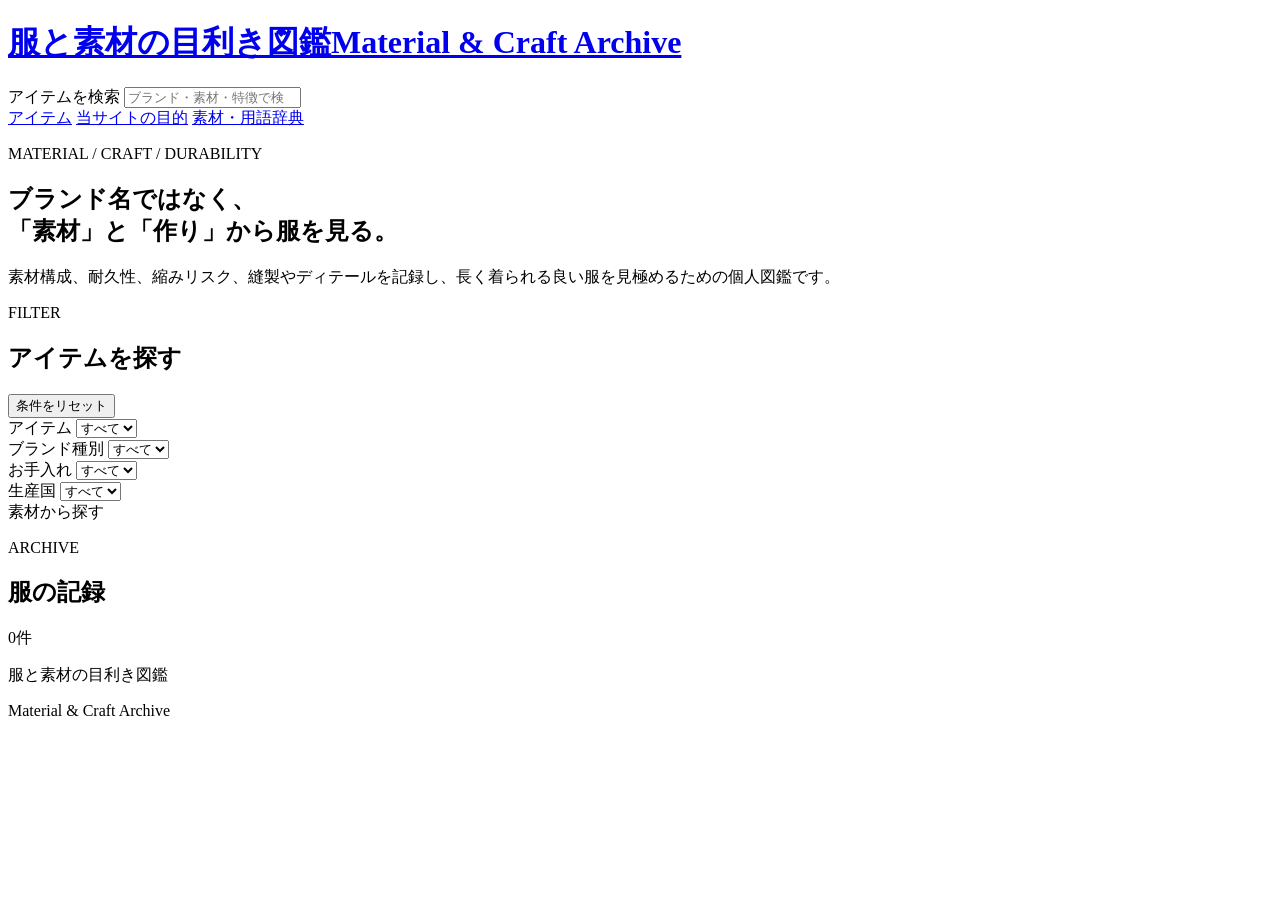
==== index.html @ ae759d9e "Initial site upload" ====
<!DOCTYPE html>
<html lang="ja">
<head>
  <meta charset="UTF-8">
  <meta name="viewport" content="width=device-width, initial-scale=1.0">
  <meta name="description" content="素材・耐久性・縫製・ディテールから本当に良い服を見極めるための服と素材の目利き図鑑。">
  <title>服と素材の目利き図鑑 | Material & Craft Archive</title>
  <link rel="stylesheet" href="style.css">
</head>
<body>
  <header class="header">
    <div class="header-inner">
      <h1 class="logo"><a href="index.html">服と素材の目利き図鑑<span>Material & Craft Archive</span></a></h1>
      <div class="search-box">
        <label class="visually-hidden" for="searchInput">アイテムを検索</label>
        <input type="search" id="searchInput" placeholder="ブランド・素材・特徴で検索..." autocomplete="off">
      </div>
    </div>
  </header>

  <nav class="global-nav" aria-label="メインナビゲーション">
    <div class="global-nav-inner">
      <a href="index.html" class="active">アイテム</a>
      <a href="about.html">当サイトの目的</a>
      <a href="dictionary.html">素材・用語辞典</a>
    </div>
  </nav>

  <main class="main-container">
    <section class="hero-section">
      <p class="hero-label">MATERIAL / CRAFT / DURABILITY</p>
      <h2>ブランド名ではなく、<br>「素材」と「作り」から服を見る。</h2>
      <p>素材構成、耐久性、縮みリスク、縫製やディテールを記録し、長く着られる良い服を見極めるための個人図鑑です。</p>
    </section>

    <section class="filter-panel">
      <div class="filter-header">
        <div>
          <p class="section-label">FILTER</p>
          <h2>アイテムを探す</h2>
        </div>
        <button type="button" id="resetFilters" class="reset-btn">条件をリセット</button>
      </div>

      <div class="filter-grid">
        <div class="filter-group">
          <label for="categoryFilter">アイテム</label>
          <select id="categoryFilter"><option value="all">すべて</option></select>
        </div>
        <div class="filter-group">
          <label for="brandTypeFilter">ブランド種別</label>
          <select id="brandTypeFilter"><option value="all">すべて</option></select>
        </div>
        <div class="filter-group">
          <label for="careFilter">お手入れ</label>
          <select id="careFilter"><option value="all">すべて</option></select>
        </div>
        <div class="filter-group">
          <label for="countryFilter">生産国</label>
          <select id="countryFilter"><option value="all">すべて</option></select>
        </div>
      </div>

      <div class="material-filter">
        <span class="filter-title">素材から探す</span>
        <div id="materialButtons" class="material-buttons"></div>
      </div>
    </section>

    <section class="result-area">
      <div class="result-header">
        <div>
          <p class="section-label">ARCHIVE</p>
          <h2>服の記録</h2>
        </div>
        <p id="resultCount">0件</p>
      </div>

      <div class="grid-container" id="itemGrid"></div>

      <div id="emptyMessage" class="empty-message" hidden>
        <h2>該当するアイテムがありません</h2>
        <p>検索ワードや絞り込み条件を変更してみてください。</p>
      </div>
    </section>
  </main>

  <footer class="footer">
    <div class="footer-inner">
      <p>服と素材の目利き図鑑</p>
      <span>Material & Craft Archive</span>
    </div>
  </footer>

  <script src="data.js"></script>
  <script src="script.js"></script>
</body>
</html>
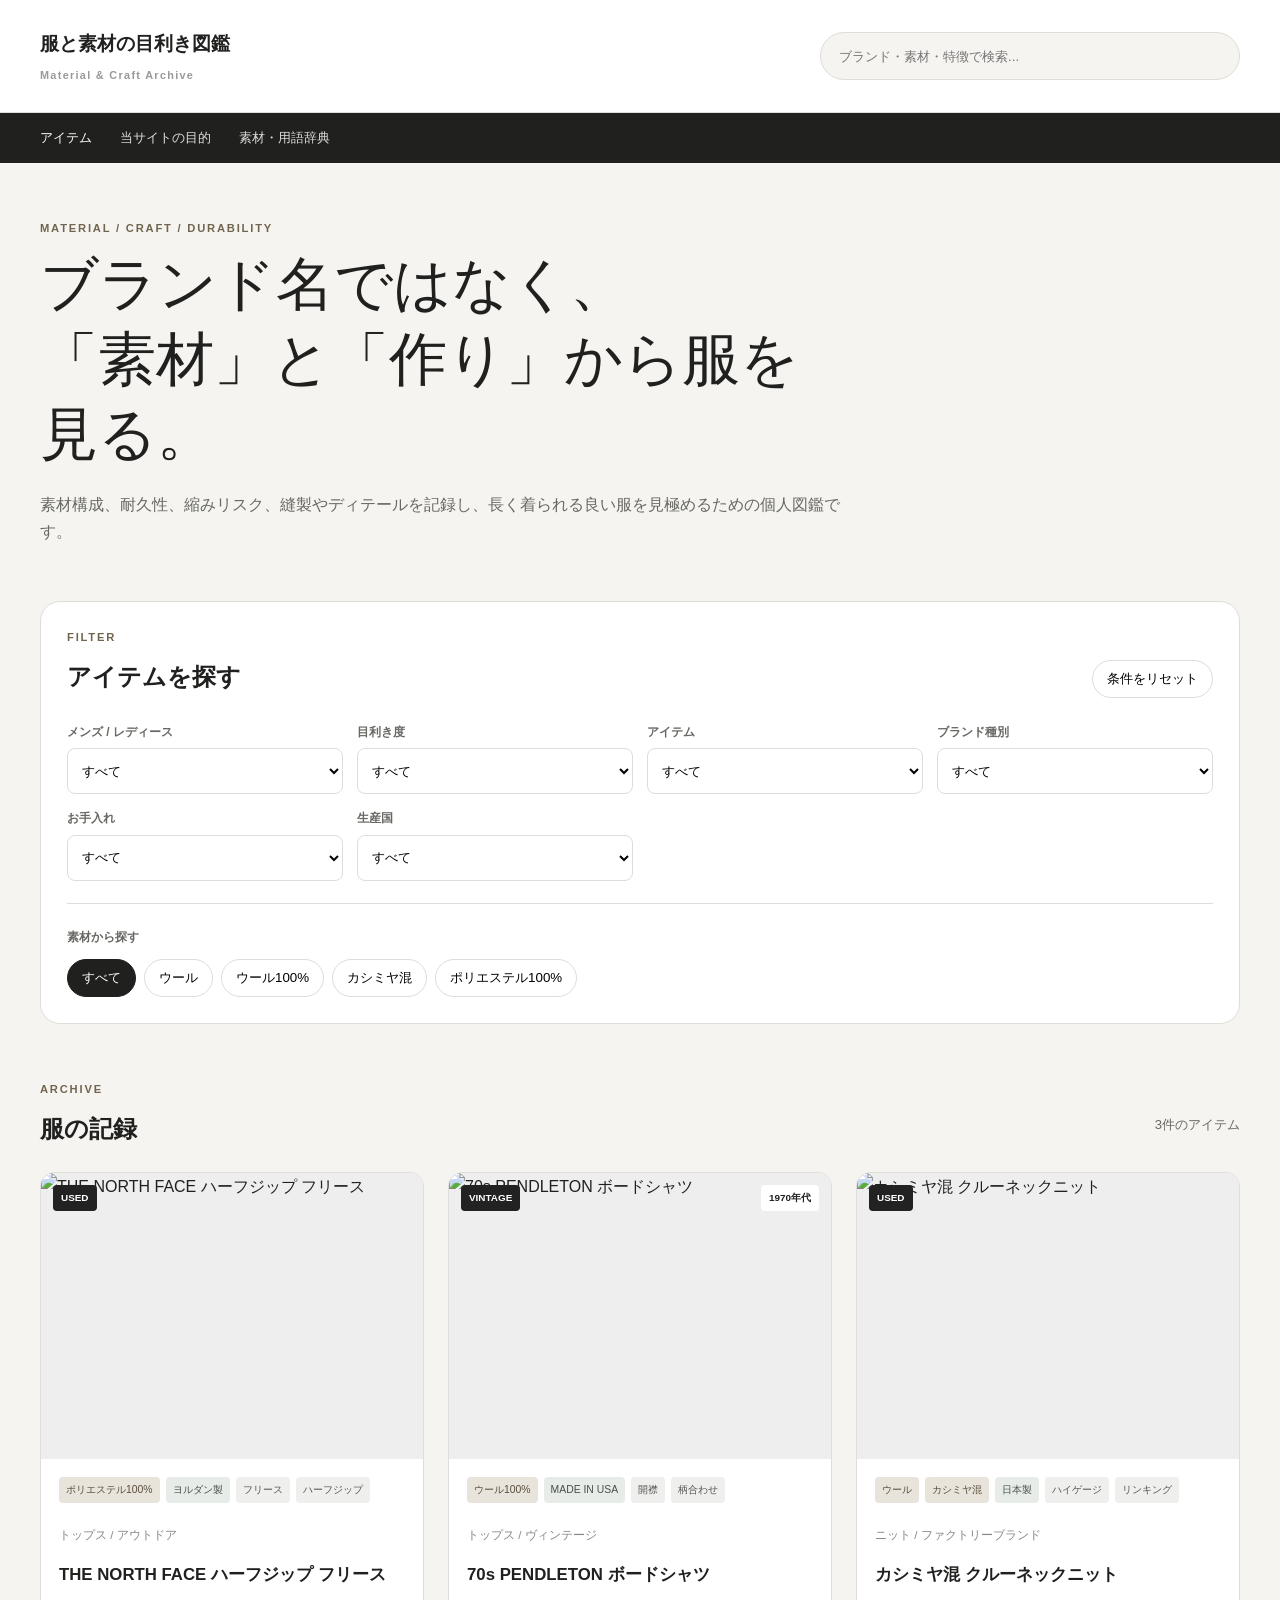
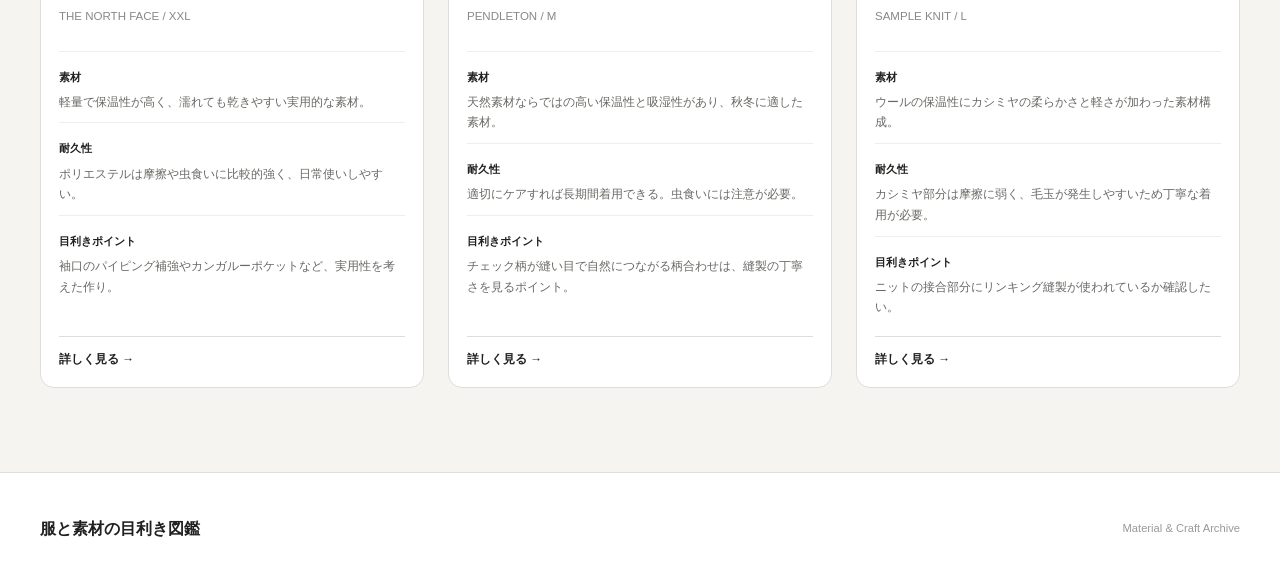
==== commit 3c5a7e7a: "Add gender and mekiki filters" ====
--- a/index.html
+++ b/index.html
@@ -44,17 +44,42 @@
 
       <div class="filter-grid">
         <div class="filter-group">
+          <label for="genderFilter">メンズ / レディース</label>
+          <select id="genderFilter">
+            <option value="all">すべて</option>
+            <option value="メンズ">メンズ</option>
+            <option value="レディース">レディース</option>
+            <option value="ユニセックス">ユニセックス</option>
+          </select>
+        </div>
+
+        <div class="filter-group">
+          <label for="mekikiFilter">目利き度</label>
+          <select id="mekikiFilter">
+            <option value="all">すべて</option>
+            <option value="5">★★★★★</option>
+            <option value="4">★★★★☆</option>
+            <option value="3">★★★☆☆</option>
+            <option value="2">★★☆☆☆</option>
+            <option value="1">★☆☆☆☆</option>
+          </select>
+        </div>
+
+        <div class="filter-group">
           <label for="categoryFilter">アイテム</label>
           <select id="categoryFilter"><option value="all">すべて</option></select>
         </div>
+
         <div class="filter-group">
           <label for="brandTypeFilter">ブランド種別</label>
           <select id="brandTypeFilter"><option value="all">すべて</option></select>
         </div>
+
         <div class="filter-group">
           <label for="careFilter">お手入れ</label>
           <select id="careFilter"><option value="all">すべて</option></select>
         </div>
+
         <div class="filter-group">
           <label for="countryFilter">生産国</label>
           <select id="countryFilter"><option value="all">すべて</option></select>
@@ -95,4 +120,4 @@
   <script src="data.js"></script>
   <script src="script.js"></script>
 </body>
-</html>
+</html>
--- a/style.css
+++ b/style.css
@@ -0,0 +1 @@
+*{box-sizing:border-box}:root{--bg:#f5f4f0;--surface:#fff;--text:#20211f;--sub:#686964;--border:#deddd7;--dark:#20211f;--accent:#71654f;--max:1200px}body{margin:0;background:var(--bg);color:var(--text);font-family:-apple-system,BlinkMacSystemFont,"Hiragino Sans","Yu Gothic",sans-serif;line-height:1.7}img{max-width:100%;display:block}a{color:inherit}.header{background:#fff;border-bottom:1px solid var(--border)}.header-inner,.global-nav-inner,.main-container,.footer-inner{width:min(var(--max),calc(100% - 48px));margin:auto}.header-inner{min-height:112px;display:flex;align-items:center;justify-content:space-between;gap:32px}.logo{margin:0;font-size:1.2rem}.logo a{text-decoration:none;display:flex;flex-direction:column;gap:5px}.logo span{font-size:.68rem;color:#999;letter-spacing:.12em}.search-box{width:min(420px,45%)}.search-box input{width:100%;height:48px;border:1px solid var(--border);border-radius:999px;padding:0 18px;background:var(--bg)}.visually-hidden{position:absolute;width:1px;height:1px;overflow:hidden;clip:rect(0,0,0,0)}.global-nav{background:var(--dark)}.global-nav-inner{min-height:50px;display:flex;align-items:center;gap:28px;overflow-x:auto}.global-nav a{color:#ddd;text-decoration:none;font-size:.84rem;white-space:nowrap}.global-nav a.active,.global-nav a:hover{color:#fff}.main-container{padding:56px 0 84px}.hero-section{max-width:800px;margin-bottom:56px}.hero-label,.section-label{margin:0 0 10px;color:var(--accent);font-size:.7rem;font-weight:700;letter-spacing:.16em}.hero-section h2,.page-heading h2{font-family:Georgia,"Yu Mincho",serif;font-weight:500}.hero-section h2{font-size:clamp(2rem,4.5vw,4rem);line-height:1.3;margin:0 0 18px}.hero-section p:last-child,.page-heading p{color:var(--sub)}.filter-panel,.page-card,.dictionary-card,.detail-article{background:var(--surface);border:1px solid var(--border);border-radius:20px}.filter-panel{padding:26px;margin-bottom:56px}.filter-header,.result-header{display:flex;justify-content:space-between;align-items:end;gap:18px}.filter-header{margin-bottom:24px}.filter-header h2,.result-header h2{margin:0}.reset-btn,.tag-btn{border:1px solid var(--border);background:#fff;border-radius:999px;padding:9px 14px;cursor:pointer}.tag-btn.active,.reset-btn:hover{background:var(--dark);color:#fff;border-color:var(--dark)}.filter-grid{display:grid;grid-template-columns:repeat(4,1fr);gap:14px;margin-bottom:22px}.filter-group{display:flex;flex-direction:column;gap:6px}.filter-group label,.filter-title{font-size:.75rem;font-weight:700;color:var(--sub)}.filter-group select{height:46px;border:1px solid var(--border);border-radius:8px;padding:0 10px;background:#fff}.material-filter{border-top:1px solid var(--border);padding-top:18px}.material-buttons{display:flex;flex-wrap:wrap;gap:8px;margin-top:10px}.result-header{margin-bottom:22px}#resultCount{color:var(--sub);font-size:.82rem}.grid-container{display:grid;grid-template-columns:repeat(3,1fr);gap:24px}.card{overflow:hidden;background:#fff;border:1px solid var(--border);border-radius:14px;transition:.25s}.card:hover{transform:translateY(-4px);box-shadow:0 10px 30px rgba(0,0,0,.07)}.card-link{text-decoration:none;display:flex;flex-direction:column;height:100%}.card-image-wrap{position:relative;aspect-ratio:4/3;background:#eee;overflow:hidden}.card-img{width:100%;height:100%;object-fit:cover}.badge,.card-era{position:absolute;top:12px;z-index:2;padding:5px 8px;border-radius:4px;font-size:.62rem;font-weight:700}.badge{left:12px;background:#222;color:#fff}.card-era{right:12px;background:#fff}.card-content{padding:18px;display:flex;flex-direction:column;flex:1}.card-tags,.detail-tags{display:flex;gap:6px;flex-wrap:wrap;margin-bottom:12px}.tag{font-size:.65rem;padding:4px 7px;border-radius:4px;background:#efefed;color:#555}.tag-material{background:#e8e4db;color:#594e3c}.tag-country{background:#e8ece8;color:#455149}.card-category,.card-brand{color:#888;font-size:.72rem}.card-title{margin:4px 0 6px;font-size:1.05rem}.card-details{display:flex;flex-direction:column;gap:10px;margin:12px 0 18px}.detail-item{border-top:1px solid #eee;padding-top:10px}.detail-item strong{font-size:.7rem}.detail-item p{margin:3px 0 0;color:var(--sub);font-size:.76rem}.card-more{margin-top:auto;border-top:1px solid var(--border);padding-top:12px;font-size:.75rem;font-weight:700}.page-heading{max-width:760px;margin-bottom:30px}.page-heading h2{font-size:clamp(2rem,4vw,3.2rem);margin:0 0 10px}.page-card{max-width:900px;padding:32px}.dictionary-grid{display:grid;grid-template-columns:repeat(3,1fr);gap:20px}.dictionary-card{padding:22px}.dictionary-card p{color:var(--sub);font-size:.88rem}.back-link{margin-top:28px}.detail-layout{display:grid;grid-template-columns:1fr 1.15fr;gap:28px}.detail-image-box{overflow:hidden;border-radius:20px;border:1px solid var(--border);background:#eee}.detail-image-box img{width:100%;aspect-ratio:1/1;object-fit:cover}.detail-article{padding:30px}.detail-article h1{font-family:Georgia,"Yu Mincho",serif;font-weight:500;margin:0 0 8px}.detail-meta{color:var(--sub)}.detail-section{border-top:1px solid var(--border);padding-top:20px;margin-top:20px}.detail-list{padding-left:1.2em}.detail-list li{margin-bottom:10px;color:var(--sub)}.footer{background:#fff;border-top:1px solid var(--border)}.footer-inner{min-height:110px;display:flex;justify-content:space-between;align-items:center;gap:16px}.footer p{font-weight:700}.footer span{font-size:.7rem;color:#999}.empty-message{text-align:center;padding:70px 20px}@media(max-width:960px){.filter-grid,.grid-container,.dictionary-grid{grid-template-columns:repeat(2,1fr)}.detail-layout{grid-template-columns:1fr}}@media(max-width:640px){.header-inner,.global-nav-inner,.main-container,.footer-inner{width:calc(100% - 28px)}.header-inner{padding:20px 0;min-height:auto;flex-direction:column;align-items:stretch}.search-box{width:100%}.search-box input{font-size:16px}.main-container{padding:38px 0 60px}.filter-panel{padding:18px 14px}.filter-header{align-items:start;flex-direction:column}.reset-btn{width:100%}.filter-grid,.grid-container,.dictionary-grid{grid-template-columns:1fr}.filter-group select{font-size:16px}.hero-section h2{font-size:2rem}.page-card,.dictionary-card,.detail-article{padding:18px}.footer-inner{flex-direction:column;align-items:flex-start;justify-content:center}}
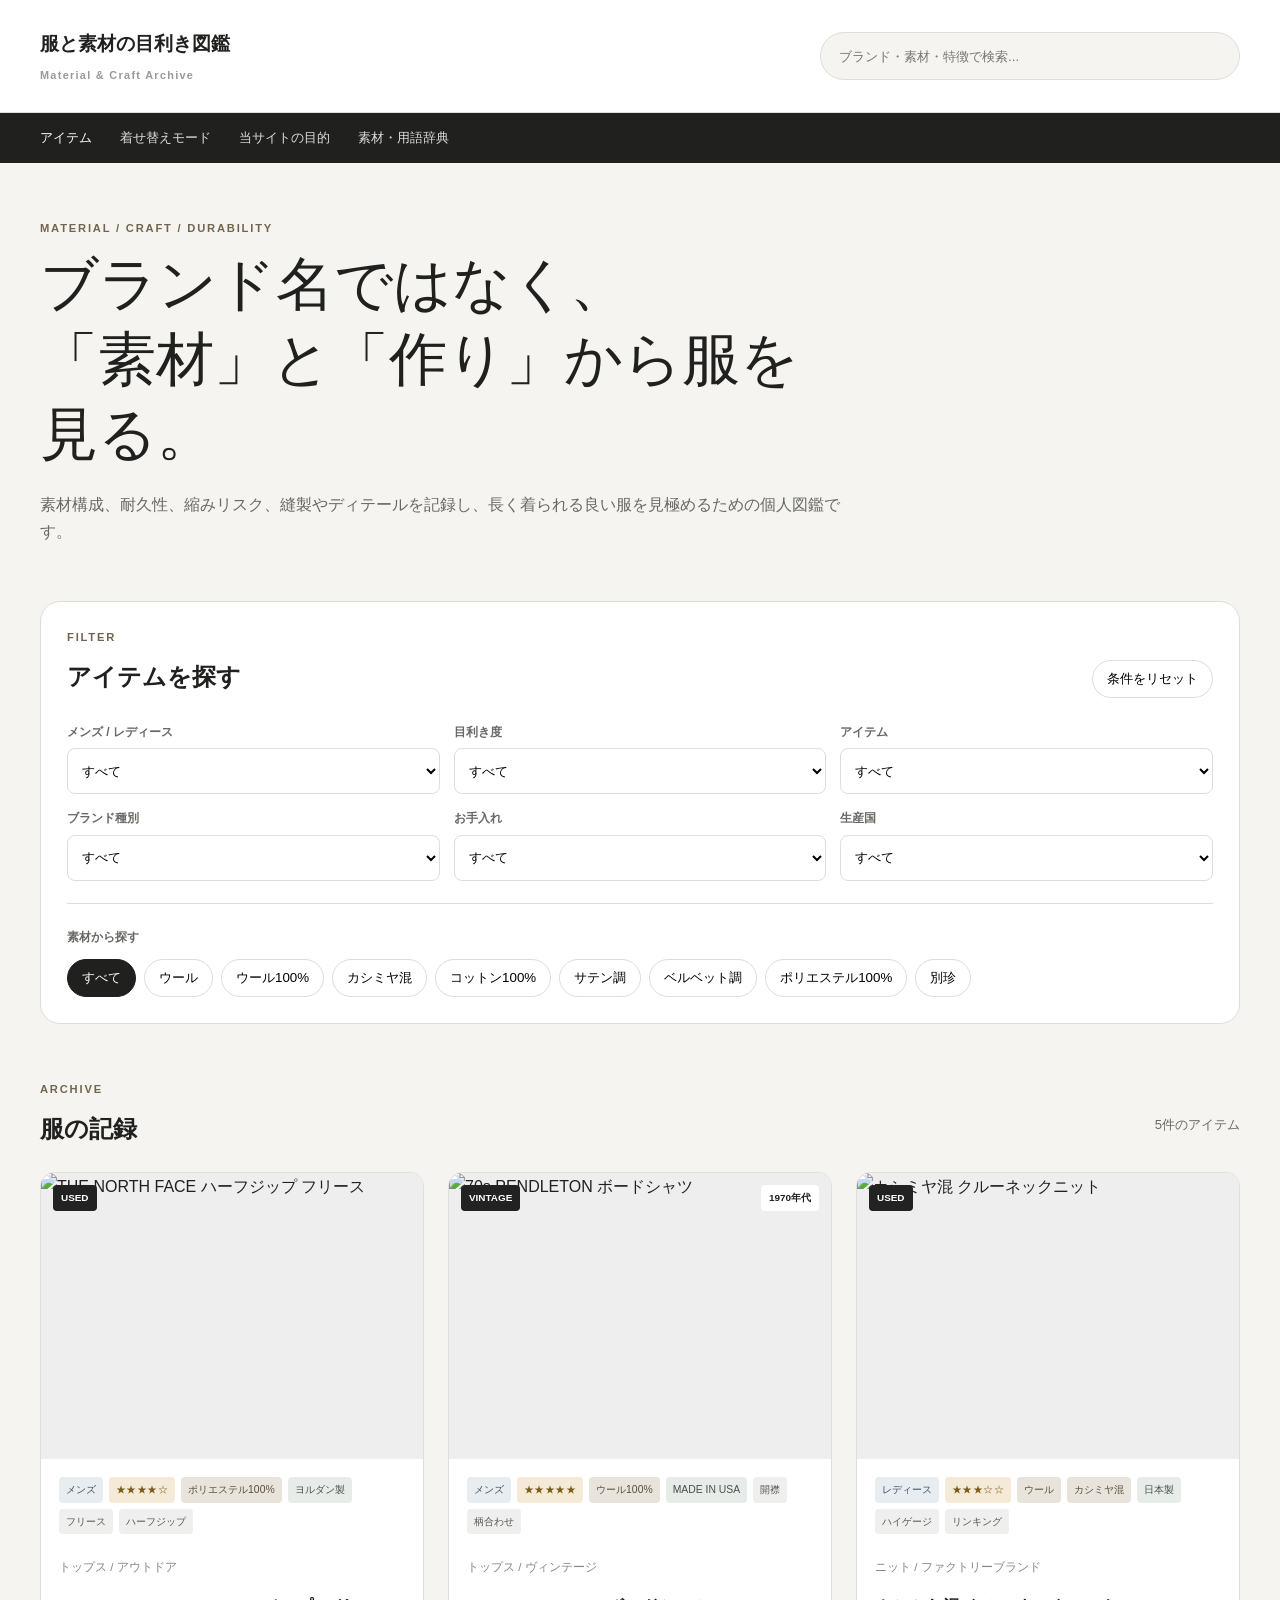
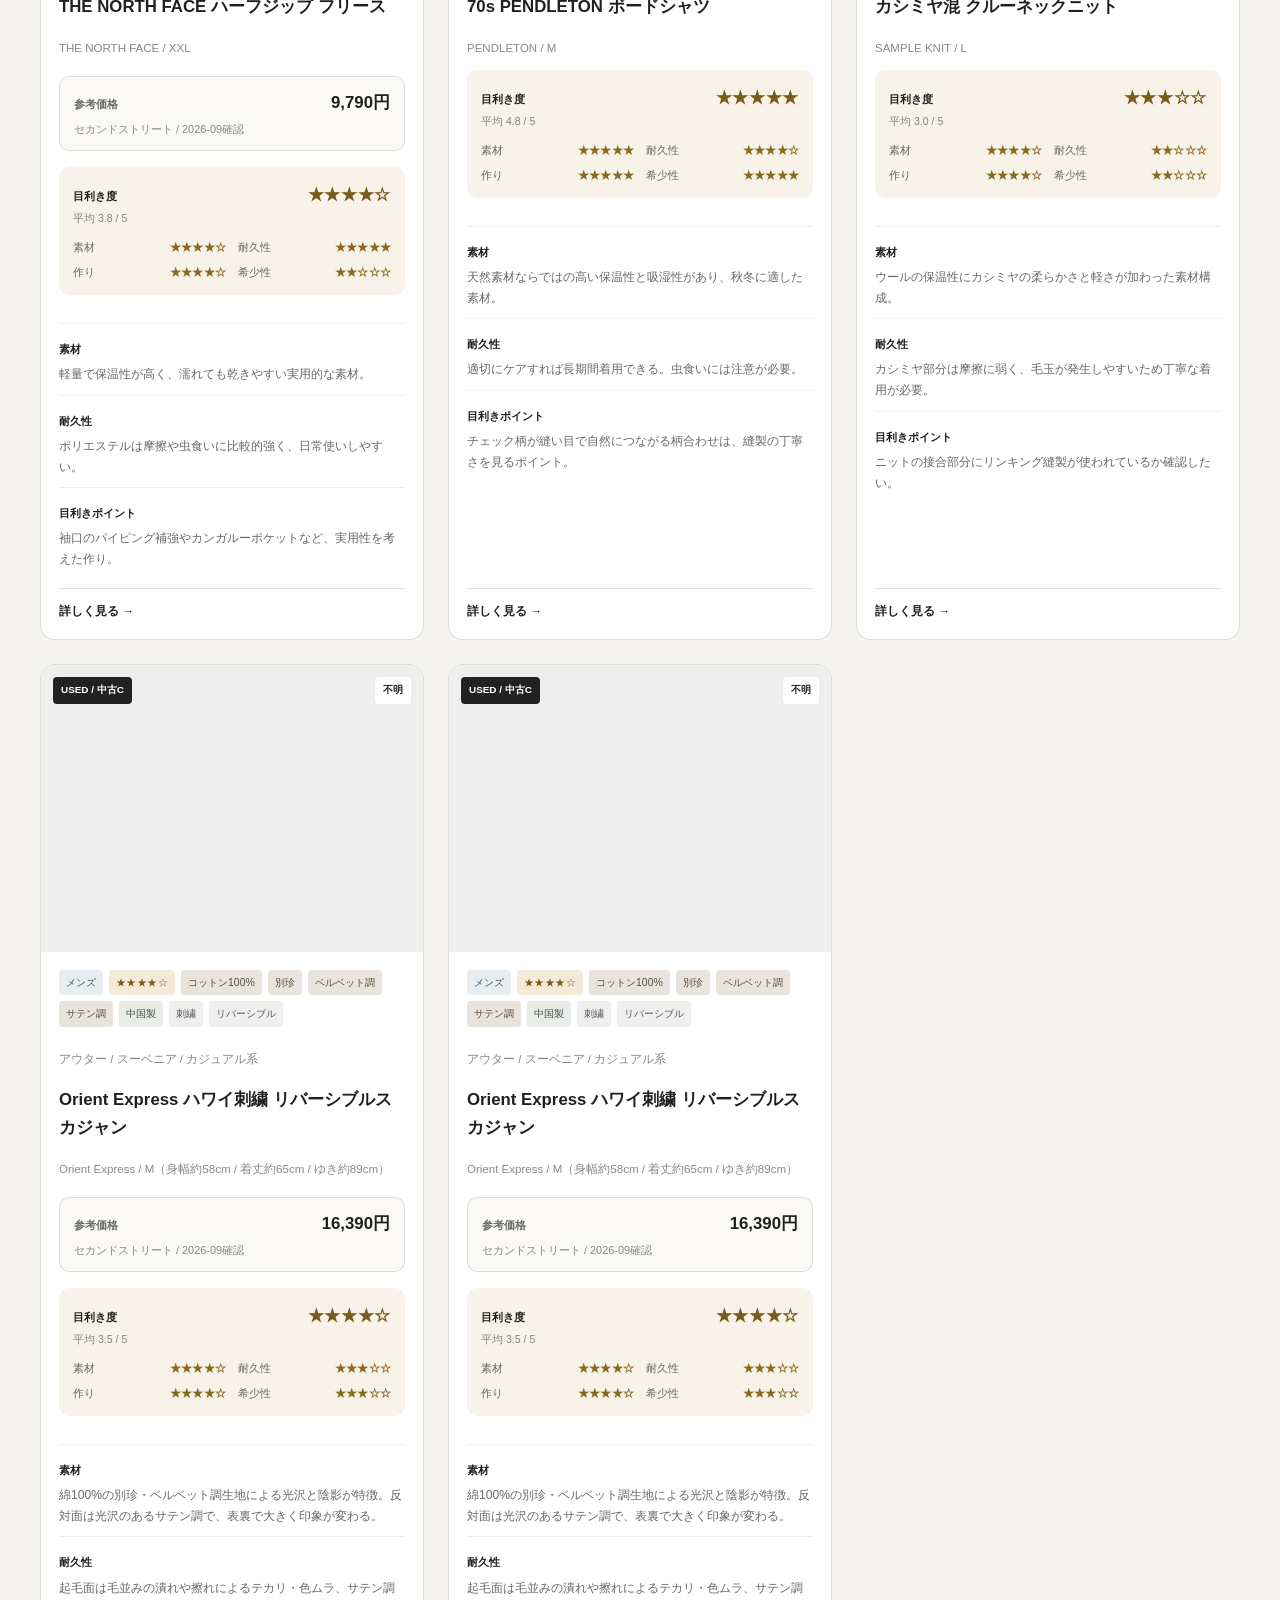
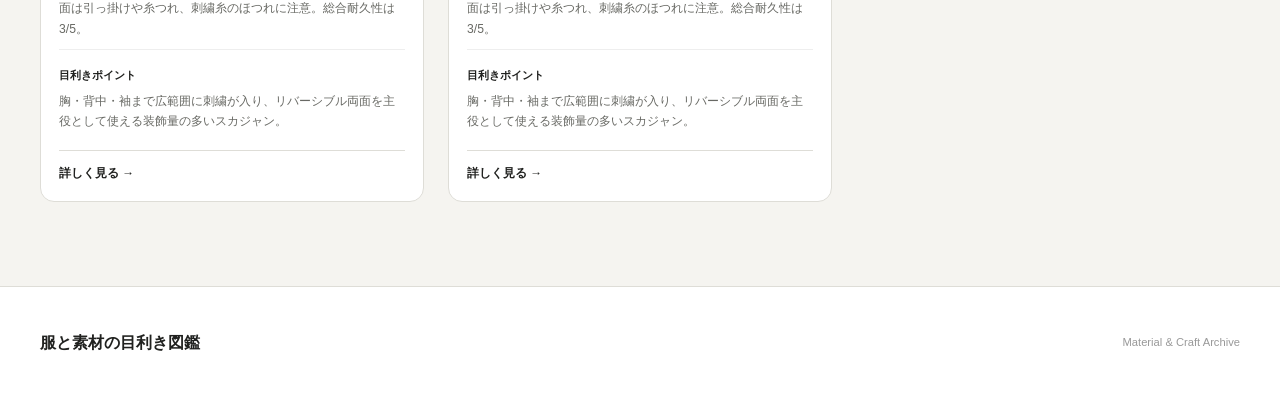
==== commit 94713bb3: "Add dress-up mode to navigation" ====
--- a/index.html
+++ b/index.html
@@ -21,6 +21,7 @@
   <nav class="global-nav" aria-label="メインナビゲーション">
     <div class="global-nav-inner">
       <a href="index.html" class="active">アイテム</a>
+      <a href="dressup.html">着せ替えモード</a>
       <a href="about.html">当サイトの目的</a>
       <a href="dictionary.html">素材・用語辞典</a>
     </div>
--- a/style.css
+++ b/style.css
@@ -1 +1,473 @@
-*{box-sizing:border-box}:root{--bg:#f5f4f0;--surface:#fff;--text:#20211f;--sub:#686964;--border:#deddd7;--dark:#20211f;--accent:#71654f;--max:1200px}body{margin:0;background:var(--bg);color:var(--text);font-family:-apple-system,BlinkMacSystemFont,"Hiragino Sans","Yu Gothic",sans-serif;line-height:1.7}img{max-width:100%;display:block}a{color:inherit}.header{background:#fff;border-bottom:1px solid var(--border)}.header-inner,.global-nav-inner,.main-container,.footer-inner{width:min(var(--max),calc(100% - 48px));margin:auto}.header-inner{min-height:112px;display:flex;align-items:center;justify-content:space-between;gap:32px}.logo{margin:0;font-size:1.2rem}.logo a{text-decoration:none;display:flex;flex-direction:column;gap:5px}.logo span{font-size:.68rem;color:#999;letter-spacing:.12em}.search-box{width:min(420px,45%)}.search-box input{width:100%;height:48px;border:1px solid var(--border);border-radius:999px;padding:0 18px;background:var(--bg)}.visually-hidden{position:absolute;width:1px;height:1px;overflow:hidden;clip:rect(0,0,0,0)}.global-nav{background:var(--dark)}.global-nav-inner{min-height:50px;display:flex;align-items:center;gap:28px;overflow-x:auto}.global-nav a{color:#ddd;text-decoration:none;font-size:.84rem;white-space:nowrap}.global-nav a.active,.global-nav a:hover{color:#fff}.main-container{padding:56px 0 84px}.hero-section{max-width:800px;margin-bottom:56px}.hero-label,.section-label{margin:0 0 10px;color:var(--accent);font-size:.7rem;font-weight:700;letter-spacing:.16em}.hero-section h2,.page-heading h2{font-family:Georgia,"Yu Mincho",serif;font-weight:500}.hero-section h2{font-size:clamp(2rem,4.5vw,4rem);line-height:1.3;margin:0 0 18px}.hero-section p:last-child,.page-heading p{color:var(--sub)}.filter-panel,.page-card,.dictionary-card,.detail-article{background:var(--surface);border:1px solid var(--border);border-radius:20px}.filter-panel{padding:26px;margin-bottom:56px}.filter-header,.result-header{display:flex;justify-content:space-between;align-items:end;gap:18px}.filter-header{margin-bottom:24px}.filter-header h2,.result-header h2{margin:0}.reset-btn,.tag-btn{border:1px solid var(--border);background:#fff;border-radius:999px;padding:9px 14px;cursor:pointer}.tag-btn.active,.reset-btn:hover{background:var(--dark);color:#fff;border-color:var(--dark)}.filter-grid{display:grid;grid-template-columns:repeat(4,1fr);gap:14px;margin-bottom:22px}.filter-group{display:flex;flex-direction:column;gap:6px}.filter-group label,.filter-title{font-size:.75rem;font-weight:700;color:var(--sub)}.filter-group select{height:46px;border:1px solid var(--border);border-radius:8px;padding:0 10px;background:#fff}.material-filter{border-top:1px solid var(--border);padding-top:18px}.material-buttons{display:flex;flex-wrap:wrap;gap:8px;margin-top:10px}.result-header{margin-bottom:22px}#resultCount{color:var(--sub);font-size:.82rem}.grid-container{display:grid;grid-template-columns:repeat(3,1fr);gap:24px}.card{overflow:hidden;background:#fff;border:1px solid var(--border);border-radius:14px;transition:.25s}.card:hover{transform:translateY(-4px);box-shadow:0 10px 30px rgba(0,0,0,.07)}.card-link{text-decoration:none;display:flex;flex-direction:column;height:100%}.card-image-wrap{position:relative;aspect-ratio:4/3;background:#eee;overflow:hidden}.card-img{width:100%;height:100%;object-fit:cover}.badge,.card-era{position:absolute;top:12px;z-index:2;padding:5px 8px;border-radius:4px;font-size:.62rem;font-weight:700}.badge{left:12px;background:#222;color:#fff}.card-era{right:12px;background:#fff}.card-content{padding:18px;display:flex;flex-direction:column;flex:1}.card-tags,.detail-tags{display:flex;gap:6px;flex-wrap:wrap;margin-bottom:12px}.tag{font-size:.65rem;padding:4px 7px;border-radius:4px;background:#efefed;color:#555}.tag-material{background:#e8e4db;color:#594e3c}.tag-country{background:#e8ece8;color:#455149}.card-category,.card-brand{color:#888;font-size:.72rem}.card-title{margin:4px 0 6px;font-size:1.05rem}.card-details{display:flex;flex-direction:column;gap:10px;margin:12px 0 18px}.detail-item{border-top:1px solid #eee;padding-top:10px}.detail-item strong{font-size:.7rem}.detail-item p{margin:3px 0 0;color:var(--sub);font-size:.76rem}.card-more{margin-top:auto;border-top:1px solid var(--border);padding-top:12px;font-size:.75rem;font-weight:700}.page-heading{max-width:760px;margin-bottom:30px}.page-heading h2{font-size:clamp(2rem,4vw,3.2rem);margin:0 0 10px}.page-card{max-width:900px;padding:32px}.dictionary-grid{display:grid;grid-template-columns:repeat(3,1fr);gap:20px}.dictionary-card{padding:22px}.dictionary-card p{color:var(--sub);font-size:.88rem}.back-link{margin-top:28px}.detail-layout{display:grid;grid-template-columns:1fr 1.15fr;gap:28px}.detail-image-box{overflow:hidden;border-radius:20px;border:1px solid var(--border);background:#eee}.detail-image-box img{width:100%;aspect-ratio:1/1;object-fit:cover}.detail-article{padding:30px}.detail-article h1{font-family:Georgia,"Yu Mincho",serif;font-weight:500;margin:0 0 8px}.detail-meta{color:var(--sub)}.detail-section{border-top:1px solid var(--border);padding-top:20px;margin-top:20px}.detail-list{padding-left:1.2em}.detail-list li{margin-bottom:10px;color:var(--sub)}.footer{background:#fff;border-top:1px solid var(--border)}.footer-inner{min-height:110px;display:flex;justify-content:space-between;align-items:center;gap:16px}.footer p{font-weight:700}.footer span{font-size:.7rem;color:#999}.empty-message{text-align:center;padding:70px 20px}@media(max-width:960px){.filter-grid,.grid-container,.dictionary-grid{grid-template-columns:repeat(2,1fr)}.detail-layout{grid-template-columns:1fr}}@media(max-width:640px){.header-inner,.global-nav-inner,.main-container,.footer-inner{width:calc(100% - 28px)}.header-inner{padding:20px 0;min-height:auto;flex-direction:column;align-items:stretch}.search-box{width:100%}.search-box input{font-size:16px}.main-container{padding:38px 0 60px}.filter-panel{padding:18px 14px}.filter-header{align-items:start;flex-direction:column}.reset-btn{width:100%}.filter-grid,.grid-container,.dictionary-grid{grid-template-columns:1fr}.filter-group select{font-size:16px}.hero-section h2{font-size:2rem}.page-card,.dictionary-card,.detail-article{padding:18px}.footer-inner{flex-direction:column;align-items:flex-start;justify-content:center}}+*{box-sizing:border-box}:root{--bg:#f5f4f0;--surface:#fff;--text:#20211f;--sub:#686964;--border:#deddd7;--dark:#20211f;--accent:#71654f;--max:1200px}body{margin:0;background:var(--bg);color:var(--text);font-family:-apple-system,BlinkMacSystemFont,"Hiragino Sans","Yu Gothic",sans-serif;line-height:1.7}img{max-width:100%;display:block}a{color:inherit}.header{background:#fff;border-bottom:1px solid var(--border)}.header-inner,.global-nav-inner,.main-container,.footer-inner{width:min(var(--max),calc(100% - 48px));margin:auto}.header-inner{min-height:112px;display:flex;align-items:center;justify-content:space-between;gap:32px}.logo{margin:0;font-size:1.2rem}.logo a{text-decoration:none;display:flex;flex-direction:column;gap:5px}.logo span{font-size:.68rem;color:#999;letter-spacing:.12em}.search-box{width:min(420px,45%)}.search-box input{width:100%;height:48px;border:1px solid var(--border);border-radius:999px;padding:0 18px;background:var(--bg)}.visually-hidden{position:absolute;width:1px;height:1px;overflow:hidden;clip:rect(0,0,0,0)}.global-nav{background:var(--dark)}.global-nav-inner{min-height:50px;display:flex;align-items:center;gap:28px;overflow-x:auto}.global-nav a{color:#ddd;text-decoration:none;font-size:.84rem;white-space:nowrap}.global-nav a.active,.global-nav a:hover{color:#fff}.main-container{padding:56px 0 84px}.hero-section{max-width:800px;margin-bottom:56px}.hero-label,.section-label{margin:0 0 10px;color:var(--accent);font-size:.7rem;font-weight:700;letter-spacing:.16em}.hero-section h2,.page-heading h2{font-family:Georgia,"Yu Mincho",serif;font-weight:500}.hero-section h2{font-size:clamp(2rem,4.5vw,4rem);line-height:1.3;margin:0 0 18px}.hero-section p:last-child,.page-heading p{color:var(--sub)}.filter-panel,.page-card,.dictionary-card,.detail-article{background:var(--surface);border:1px solid var(--border);border-radius:20px}.filter-panel{padding:26px;margin-bottom:56px}.filter-header,.result-header{display:flex;justify-content:space-between;align-items:end;gap:18px}.filter-header{margin-bottom:24px}.filter-header h2,.result-header h2{margin:0}.reset-btn,.tag-btn{border:1px solid var(--border);background:#fff;border-radius:999px;padding:9px 14px;cursor:pointer}.tag-btn.active,.reset-btn:hover{background:var(--dark);color:#fff;border-color:var(--dark)}.filter-grid{display:grid;grid-template-columns:repeat(4,1fr);gap:14px;margin-bottom:22px}.filter-group{display:flex;flex-direction:column;gap:6px}.filter-group label,.filter-title{font-size:.75rem;font-weight:700;color:var(--sub)}.filter-group select{height:46px;border:1px solid var(--border);border-radius:8px;padding:0 10px;background:#fff}.material-filter{border-top:1px solid var(--border);padding-top:18px}.material-buttons{display:flex;flex-wrap:wrap;gap:8px;margin-top:10px}.result-header{margin-bottom:22px}#resultCount{color:var(--sub);font-size:.82rem}.grid-container{display:grid;grid-template-columns:repeat(3,1fr);gap:24px}.card{overflow:hidden;background:#fff;border:1px solid var(--border);border-radius:14px;transition:.25s}.card:hover{transform:translateY(-4px);box-shadow:0 10px 30px rgba(0,0,0,.07)}.card-link{text-decoration:none;display:flex;flex-direction:column;height:100%}.card-image-wrap{position:relative;aspect-ratio:4/3;background:#eee;overflow:hidden}.card-img{width:100%;height:100%;object-fit:cover}.badge,.card-era{position:absolute;top:12px;z-index:2;padding:5px 8px;border-radius:4px;font-size:.62rem;font-weight:700}.badge{left:12px;background:#222;color:#fff}.card-era{right:12px;background:#fff}.card-content{padding:18px;display:flex;flex-direction:column;flex:1}.card-tags,.detail-tags{display:flex;gap:6px;flex-wrap:wrap;margin-bottom:12px}.tag{font-size:.65rem;padding:4px 7px;border-radius:4px;background:#efefed;color:#555}.tag-material{background:#e8e4db;color:#594e3c}.tag-country{background:#e8ece8;color:#455149}.card-category,.card-brand{color:#888;font-size:.72rem}.card-title{margin:4px 0 6px;font-size:1.05rem}.card-details{display:flex;flex-direction:column;gap:10px;margin:12px 0 18px}.detail-item{border-top:1px solid #eee;padding-top:10px}.detail-item strong{font-size:.7rem}.detail-item p{margin:3px 0 0;color:var(--sub);font-size:.76rem}.card-more{margin-top:auto;border-top:1px solid var(--border);padding-top:12px;font-size:.75rem;font-weight:700}.page-heading{max-width:760px;margin-bottom:30px}.page-heading h2{font-size:clamp(2rem,4vw,3.2rem);margin:0 0 10px}.page-card{max-width:900px;padding:32px}.dictionary-grid{display:grid;grid-template-columns:repeat(3,1fr);gap:20px}.dictionary-card{padding:22px}.dictionary-card p{color:var(--sub);font-size:.88rem}.back-link{margin-top:28px}.detail-layout{display:grid;grid-template-columns:1fr 1.15fr;gap:28px}.detail-image-box{overflow:hidden;border-radius:20px;border:1px solid var(--border);background:#eee}.detail-image-box img{width:100%;aspect-ratio:1/1;object-fit:cover}.detail-article{padding:30px}.detail-article h1{font-family:Georgia,"Yu Mincho",serif;font-weight:500;margin:0 0 8px}.detail-meta{color:var(--sub)}.detail-section{border-top:1px solid var(--border);padding-top:20px;margin-top:20px}.detail-list{padding-left:1.2em}.detail-list li{margin-bottom:10px;color:var(--sub)}.footer{background:#fff;border-top:1px solid var(--border)}.footer-inner{min-height:110px;display:flex;justify-content:space-between;align-items:center;gap:16px}.footer p{font-weight:700}.footer span{font-size:.7rem;color:#999}.empty-message{text-align:center;padding:70px 20px}@media(max-width:960px){.filter-grid,.grid-container,.dictionary-grid{grid-template-columns:repeat(2,1fr)}.detail-layout{grid-template-columns:1fr}}@media(max-width:640px){.header-inner,.global-nav-inner,.main-container,.footer-inner{width:calc(100% - 28px)}.header-inner{padding:20px 0;min-height:auto;flex-direction:column;align-items:stretch}.search-box{width:100%}.search-box input{font-size:16px}.main-container{padding:38px 0 60px}.filter-panel{padding:18px 14px}.filter-header{align-items:start;flex-direction:column}.reset-btn{width:100%}.filter-grid,.grid-container,.dictionary-grid{grid-template-columns:1fr}.filter-group select{font-size:16px}.hero-section h2{font-size:2rem}.page-card,.dictionary-card,.detail-article{padding:18px}.footer-inner{flex-direction:column;align-items:flex-start;justify-content:center}}
+/* gender / mekiki filter */
+.filter-grid{
+  grid-template-columns:repeat(3,minmax(0,1fr));
+}
+
+.tag-gender{
+  background:#e8edf2;
+  color:#3f5060;
+}
+
+.tag-mekiki{
+  background:#f4ead7;
+  color:#7b5b1d;
+  letter-spacing:.04em;
+}
+
+@media(max-width:960px){
+  .filter-grid{
+    grid-template-columns:repeat(2,minmax(0,1fr));
+  }
+}
+
+@media(max-width:640px){
+  .filter-grid{
+    grid-template-columns:1fr;
+  }
+}
+
+/* price / automatic mekiki score */
+.reference-price{
+  display:grid;
+  grid-template-columns:auto 1fr;
+  align-items:baseline;
+  gap:2px 10px;
+  margin:6px 0 16px;
+  padding:12px 14px;
+  border:1px solid var(--border);
+  border-radius:10px;
+  background:#faf9f6;
+}
+
+.reference-price span{
+  font-size:.68rem;
+  font-weight:700;
+  color:var(--sub);
+}
+
+.reference-price strong{
+  justify-self:end;
+  font-size:1.05rem;
+}
+
+.reference-price small{
+  grid-column:1/-1;
+  color:#888;
+  font-size:.68rem;
+}
+
+.mekiki-box{
+  margin-bottom:16px;
+  padding:14px;
+  border-radius:10px;
+  background:#f7f3e9;
+}
+
+.mekiki-summary{
+  display:grid;
+  grid-template-columns:auto 1fr;
+  gap:2px 10px;
+  align-items:baseline;
+  margin-bottom:10px;
+}
+
+.mekiki-summary span{
+  font-size:.7rem;
+  font-weight:700;
+}
+
+.mekiki-summary strong{
+  justify-self:end;
+  color:#7b5b1d;
+  letter-spacing:.04em;
+}
+
+.mekiki-summary small{
+  grid-column:1/-1;
+  color:#8b806d;
+  font-size:.66rem;
+}
+
+.score-grid{
+  display:grid;
+  grid-template-columns:repeat(2,minmax(0,1fr));
+  gap:6px 12px;
+}
+
+.score-row{
+  display:flex;
+  justify-content:space-between;
+  gap:8px;
+  font-size:.67rem;
+}
+
+.score-row span{
+  color:#6f685b;
+}
+
+.score-row strong{
+  color:#8a681f;
+  letter-spacing:.02em;
+  white-space:nowrap;
+}
+
+.detail-score-panel{
+  display:grid;
+  grid-template-columns:repeat(2,minmax(0,1fr));
+  gap:10px;
+  margin-top:14px;
+}
+
+.detail-score-item{
+  padding:12px;
+  border:1px solid var(--border);
+  border-radius:10px;
+  background:#faf9f6;
+}
+
+.detail-score-item span{
+  display:block;
+  color:var(--sub);
+  font-size:.72rem;
+}
+
+.detail-score-item strong{
+  display:block;
+  margin-top:4px;
+  color:#7b5b1d;
+}
+
+@media(max-width:640px){
+  .score-grid,
+  .detail-score-panel{
+    grid-template-columns:1fr;
+  }
+}
+
+
+/* =========================================
+   Improved product detail / gallery
+========================================= */
+
+.product-hero{
+  display:grid;
+  grid-template-columns:minmax(0,.9fr) minmax(0,1.1fr);
+  gap:36px;
+  align-items:start;
+  margin-bottom:36px;
+}
+
+.product-copy,
+.product-gallery{
+  min-width:0;
+}
+
+.product-copy{
+  padding:30px;
+  border:1px solid var(--border);
+  border-radius:20px;
+  background:var(--surface);
+}
+
+.product-brand-label{
+  margin:0 0 8px;
+  color:var(--accent);
+  font-size:.72rem;
+  font-weight:800;
+  letter-spacing:.18em;
+}
+
+.product-title{
+  margin:0 0 10px;
+  font-family:Georgia,"Yu Mincho",serif;
+  font-size:clamp(2rem,3.8vw,3.45rem);
+  font-weight:500;
+  line-height:1.28;
+  letter-spacing:-.02em;
+  overflow-wrap:anywhere;
+}
+
+.product-tags-primary{
+  display:flex;
+  flex-wrap:wrap;
+  gap:7px;
+  margin:18px 0;
+}
+
+.product-summary-grid{
+  display:grid;
+  grid-template-columns:repeat(2,minmax(0,1fr));
+  gap:10px;
+  margin:18px 0 12px;
+}
+
+.product-price-card,
+.product-mekiki-card{
+  padding:16px;
+  border:1px solid var(--border);
+  border-radius:12px;
+  background:#faf9f6;
+}
+
+.summary-label{
+  display:block;
+  margin-bottom:5px;
+  color:var(--sub);
+  font-size:.7rem;
+  font-weight:700;
+}
+
+.product-price-card strong,
+.product-mekiki-card strong{
+  display:block;
+  font-size:1.35rem;
+  line-height:1.3;
+}
+
+.product-price-card small,
+.product-mekiki-card small{
+  display:block;
+  margin-top:5px;
+  color:#888;
+  font-size:.67rem;
+}
+
+.summary-stars{
+  color:#7b5b1d;
+  letter-spacing:.03em;
+}
+
+.quick-score-grid{
+  display:grid;
+  grid-template-columns:repeat(4,minmax(0,1fr));
+  gap:7px;
+  margin:12px 0 18px;
+}
+
+.quick-score-grid div{
+  padding:10px 7px;
+  border-radius:9px;
+  background:#f4f1e9;
+  text-align:center;
+}
+
+.quick-score-grid span{
+  display:block;
+  color:#817968;
+  font-size:.64rem;
+}
+
+.quick-score-grid strong{
+  display:block;
+  margin-top:2px;
+  font-size:.88rem;
+}
+
+.product-note{
+  margin:0;
+  color:var(--sub);
+  font-size:.84rem;
+}
+
+.product-gallery{
+  position:sticky;
+  top:18px;
+}
+
+.gallery-stage{
+  position:relative;
+  width:100%;
+  aspect-ratio:3 / 2;
+  overflow:hidden;
+  border:1px solid var(--border);
+  border-radius:20px;
+  background:#ecebe6;
+}
+
+.gallery-image{
+  width:100%;
+  height:100%;
+  object-fit:contain;
+  object-position:center;
+  transform:scale(1);
+  transition:transform .28s ease, object-position .28s ease;
+  image-rendering:auto;
+}
+
+.gallery-image.view-all{
+  object-fit:contain;
+  transform:scale(1);
+  object-position:center;
+}
+
+.gallery-image.view-satin{
+  object-fit:cover;
+  transform:scale(1.58);
+  transform-origin:23% 31%;
+}
+
+.gallery-image.view-velvet{
+  object-fit:cover;
+  transform:scale(1.58);
+  transform-origin:77% 31%;
+}
+
+.gallery-image.view-detail{
+  object-fit:cover;
+  transform:scale(1.72);
+  transform-origin:50% 82%;
+}
+
+.gallery-controls{
+  display:flex;
+  flex-wrap:wrap;
+  gap:8px;
+  margin-top:12px;
+}
+
+.gallery-btn{
+  min-height:38px;
+  padding:0 13px;
+  border:1px solid var(--border);
+  border-radius:999px;
+  background:#fff;
+  color:var(--sub);
+  cursor:pointer;
+  font-size:.75rem;
+}
+
+.gallery-btn.active{
+  border-color:var(--dark);
+  background:var(--dark);
+  color:#fff;
+}
+
+.gallery-caption{
+  margin:9px 2px 0;
+  color:#888;
+  font-size:.72rem;
+}
+
+.detail-article-wide{
+  max-width:none;
+  padding:30px;
+}
+
+.detail-section-first{
+  border-top:0;
+  margin-top:0;
+  padding-top:0;
+}
+
+.mobile-only{
+  display:none;
+}
+
+@media(max-width:960px){
+  .product-hero{
+    grid-template-columns:1fr;
+  }
+
+  .product-copy{
+    order:1;
+  }
+
+  .product-gallery{
+    order:2;
+    position:static;
+  }
+}
+
+@media(max-width:640px){
+  .product-hero{
+    gap:18px;
+    margin-bottom:22px;
+  }
+
+  .product-copy{
+    padding:18px;
+    border-radius:14px;
+  }
+
+  .product-brand-label{
+    margin-bottom:6px;
+    font-size:.66rem;
+  }
+
+  .product-title{
+    font-size:1.72rem;
+    line-height:1.38;
+    letter-spacing:-.015em;
+  }
+
+  .mobile-only{
+    display:block;
+  }
+
+  .product-tags-primary{
+    margin:14px 0;
+    gap:6px;
+  }
+
+  .product-summary-grid{
+    grid-template-columns:1fr 1fr;
+    gap:8px;
+    margin:14px 0 10px;
+  }
+
+  .product-price-card,
+  .product-mekiki-card{
+    padding:12px;
+  }
+
+  .product-price-card strong,
+  .product-mekiki-card strong{
+    font-size:1.05rem;
+  }
+
+  .quick-score-grid{
+    grid-template-columns:repeat(4,1fr);
+    gap:5px;
+  }
+
+  .quick-score-grid div{
+    padding:8px 4px;
+  }
+
+  .quick-score-grid span{
+    font-size:.58rem;
+  }
+
+  .quick-score-grid strong{
+    font-size:.8rem;
+  }
+
+  .gallery-stage{
+    border-radius:14px;
+    aspect-ratio:3 / 2;
+  }
+
+  .gallery-controls{
+    gap:6px;
+  }
+
+  .gallery-btn{
+    flex:1 1 calc(50% - 6px);
+    min-height:40px;
+  }
+
+  .detail-article-wide{
+    padding:18px;
+  }
+}
+
+@media(max-width:380px){
+  .product-title{
+    font-size:1.55rem;
+  }
+
+  .product-summary-grid{
+    grid-template-columns:1fr;
+  }
+}
